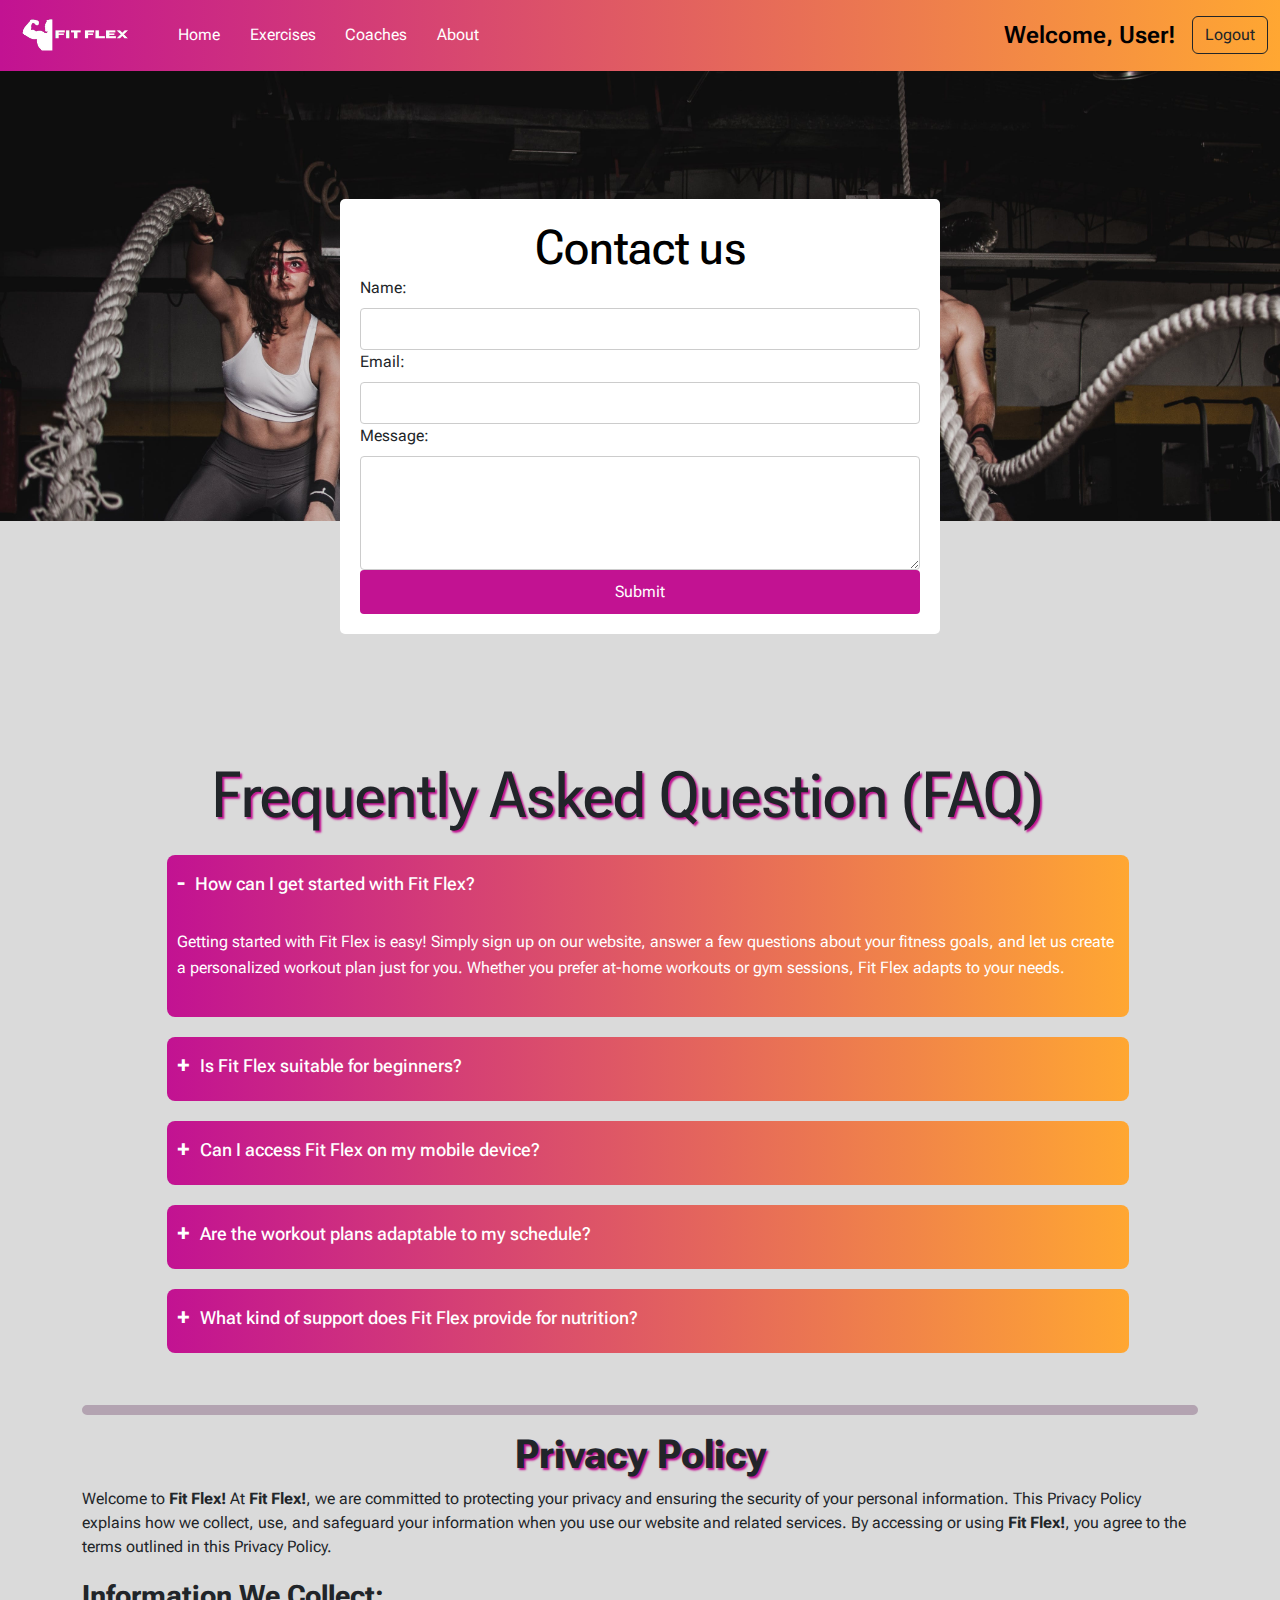
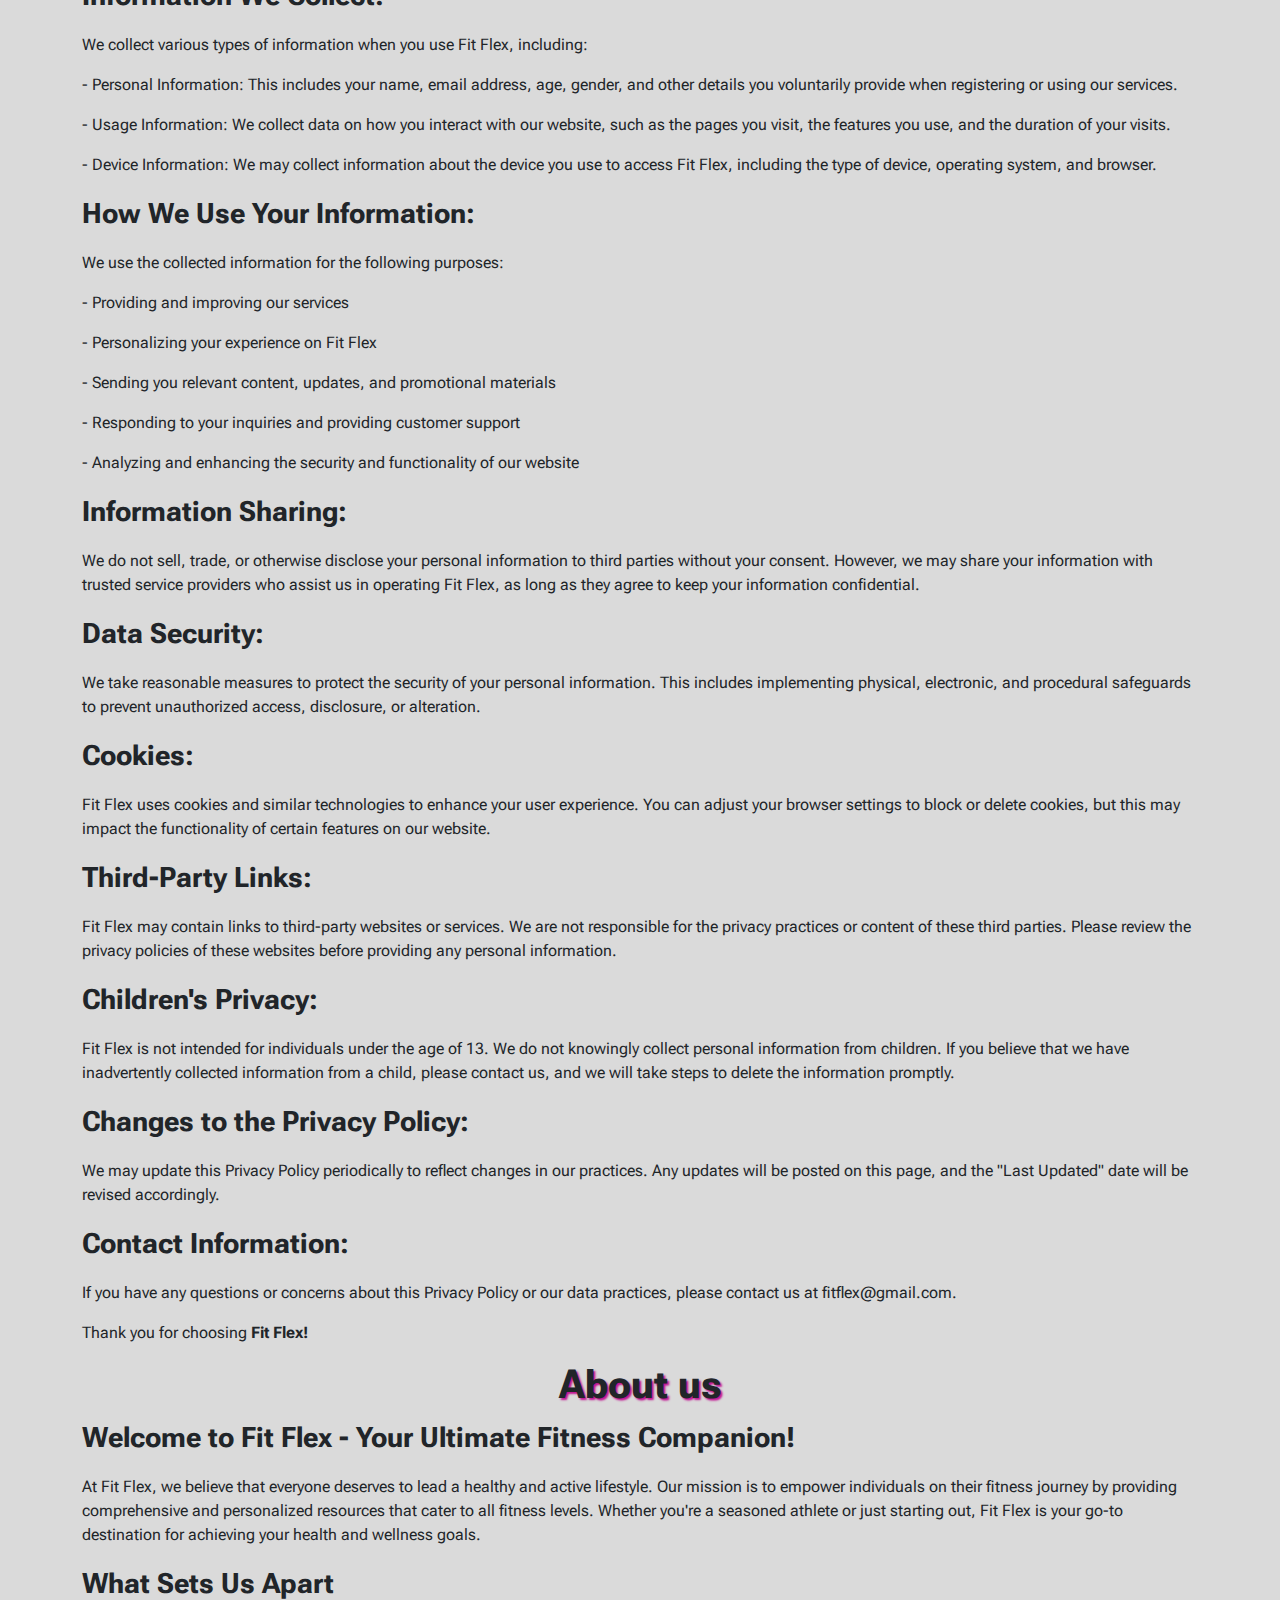
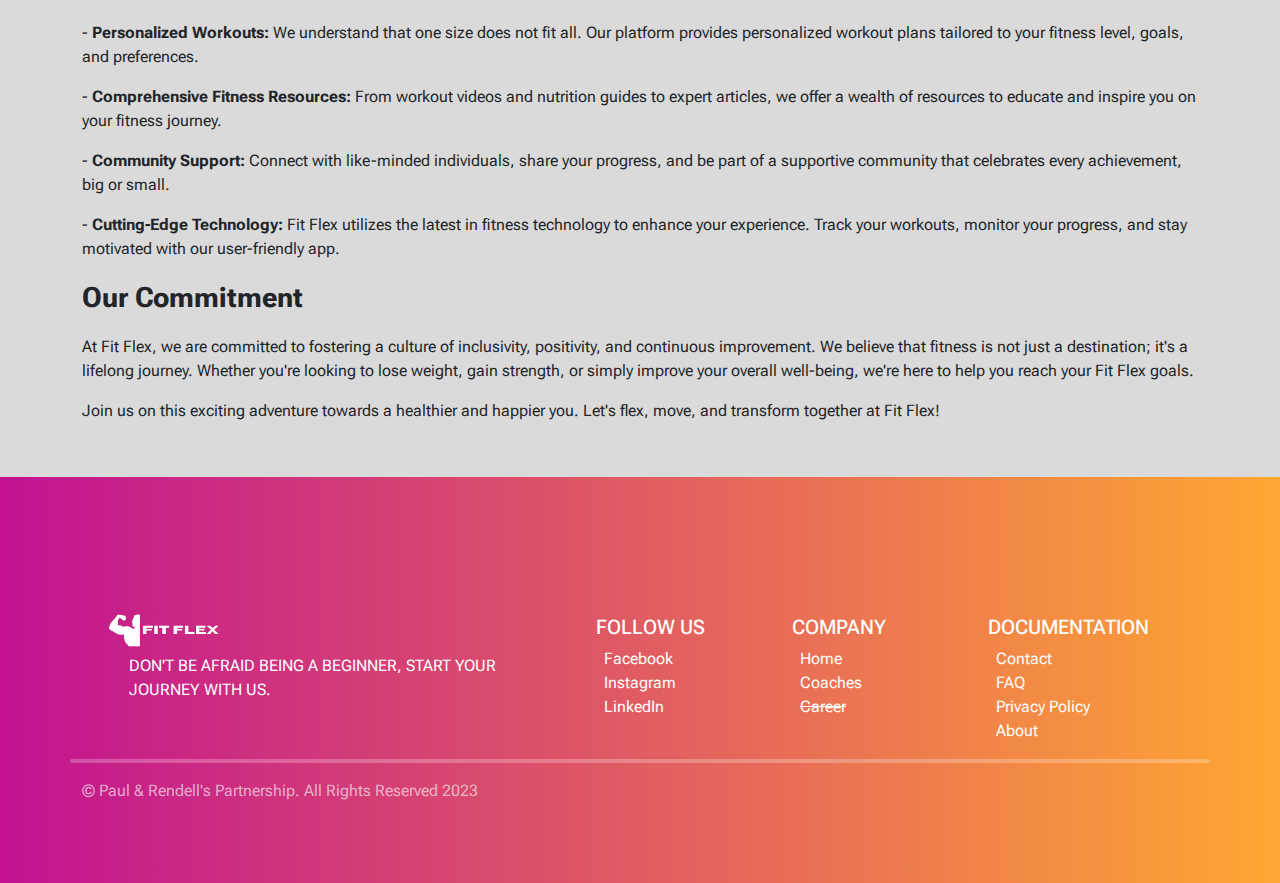
==== about.html @ fd3091ff "last retouch for html file path" ====
<!DOCTYPE html>
<html lang="en">
  <head>
    <meta charset="UTF-8" />
    <meta name="viewport" content="width=device-width, initial-scale=1.0" />
    <link
      rel="stylesheet"
      href="https://cdn.jsdelivr.net/npm/bootstrap@5.2.0/dist/css/bootstrap.min.css"
    />
    <script src="https://ajax.googleapis.com/ajax/libs/jquery/3.6.0/jquery.min.js"></script>
    <script src="https://cdn.jsdelivr.net/npm/bootstrap@5.0.2/dist/js/bootstrap.bundle.min.js"></script>

    <link rel="preconnect" href="https://fonts.googleapis.com" />
    <link rel="preconnect" href="https://fonts.gstatic.com" crossorigin />

    <link
      href="https://fonts.googleapis.com/css2?family=Roboto+Flex:opsz,wght@8..144,500&family=Roboto:wght@300&display=swap"
      rel="stylesheet"
    />
    <link
      rel="stylesheet"
      href="https://fonts.googleapis.com/css2?family=Material+Symbols+Outlined:opsz,wght,FILL,GRAD@24,400,0,0"
    />
    <link rel="stylesheet" href="css/about_us.css" />
    <script src="js/logout.js"></script>
    <link
      rel="shortcut icon"
      href="img/favicon1.png
      "
      type="image/png"
    />
    <title>About</title>
  </head>
  <body>
    <!-- Navigation Bar -->
    <nav class="navbar navbar-expand-lg bg-body-tertiary">
      <div class="container-fluid">
        <a class="navbar-brand" href="#"
          ><img src="img/favicon.png" alt="fit-flex logo" id="logo"
        /></a>
        <button
          class="navbar-toggler"
          type="button"
          data-bs-toggle="collapse"
          data-bs-target="#navbarNav"
          aria-controls="navbarNav"
          aria-expanded="false"
          aria-label="Toggle navigation"
        >
          <span class="navbar-toggler-icon"></span>
        </button>
        <div class="collapse navbar-collapse" id="navbarNav">
          <ul class="navbar-nav">
            <li class="nav-item">
              <a class="nav-link nav-text" aria-current="page" href="home.html"
                >Home</a
              >
            </li>
            <li class="nav-item">
              <a class="nav-link nav-text" href="exercises.html">Exercises</a>
            </li>
            <li class="nav-item">
              <a class="nav-link nav-text" href="instructors.html">Coaches</a>
            </li>
            <li class="nav-item">
              <a class="nav-link nav-text" href="about.html">About</a>
            </li>
          </ul>
        </div>
        <span class="nav-text me-3 fs-4" id="welcome">Welcome, User!</span>
        <button class="btn btn-outline-dark" type="button" id="btn-logout">
          Logout
        </button>
      </div>
    </nav>
    <!-- Content -->

    <div class="row bg1 contact_us">
      <div class="container-fluid">
        <div class="contact-form-container">
          <div class="col-lg-12">
            <h2 id="contacth2">Contact us</h2>
            <form action="#" method="post" class="contact-form">
              <label for="name">Name:</label>
              <input type="text" id="name" name="name" required />

              <label for="email">Email:</label>
              <input type="email" id="email" name="email" required />

              <label for="message">Message:</label>
              <textarea
                id="message"
                name="message"
                rows="4"
                required
              ></textarea>

              <input type="submit" value="Submit" />
            </form>
          </div>
        </div>
      </div>
    </div>

    <br />

    <div class="container-fluid">
      <div class="row container-fluid">
        <ul class="accordion">
          <h3 class="text-center FAQ" id="faq">
            Frequently Asked Question (FAQ)
          </h3>
          <li>
            <input type="radio" name="accordion" id="q1" checked />
            <label for="q1">How can I get started with Fit Flex?</label>
            <div class="content">
              <p>
                Getting started with Fit Flex is easy! Simply sign up on our
                website, answer a few questions about your fitness goals, and
                let us create a personalized workout plan just for you. Whether
                you prefer at-home workouts or gym sessions, Fit Flex adapts to
                your needs.
              </p>
            </div>
          </li>
          <li>
            <input type="radio" name="accordion" id="q2" />
            <label for="q2">Is Fit Flex suitable for beginners?</label>
            <div class="content">
              <p>
                Absolutely! Fit Flex is designed for individuals of all fitness
                levels. Our platform offers beginner-friendly workouts and
                step-by-step guidance to ensure a comfortable and effective
                fitness journey, whether you're a seasoned pro or just starting
                out.
              </p>
            </div>
          </li>
          <li>
            <input type="radio" name="accordion" id="q3" />
            <label for="q3">Can I access Fit Flex on my mobile device?</label>
            <div class="content">
              <p>
                Yes, Fit Flex is fully mobile-responsive. Download our
                user-friendly app from the App Store or Google Play to have your
                personalized workouts, progress tracking, and fitness community
                support right at your fingertips.
              </p>
            </div>
          </li>
          <li>
            <input type="radio" name="accordion" id="q4" />
            <label for="q4"
              >Are the workout plans adaptable to my schedule?</label
            >
            <div class="content">
              <p>
                Absolutely! Fit Flex understands the importance of flexibility
                in a busy lifestyle. Our workout plans can be easily customized
                to fit your schedule, allowing you to stay committed to your
                fitness goals without compromising on your daily routine.
              </p>
            </div>
          </li>
          <li>
            <input type="radio" name="accordion" id="q5" />
            <label for="q5"
              >What kind of support does Fit Flex provide for nutrition?</label
            >
            <div class="content">
              <p>
                Fit Flex offers comprehensive nutritional resources, including
                meal plans and expert advice. While we focus on personalized
                fitness, we understand the vital role nutrition plays in
                achieving your goals. Explore our nutrition guides to complement
                your workout routine and optimize your overall well-being.
              </p>
            </div>
          </li>
        </ul>
      </div>
    </div>

    <div class="container">
      <hr id="divider" />
    </div>

    <div class="container" id="privacy">
      <div class="row">
        <h1 class="d-flex justify-content-center">
          <b>Privacy Policy</b>
        </h1>
        <p>
          Welcome to <b>Fit Flex!</b> At <b>Fit Flex!</b>, we are committed to
          protecting your privacy and ensuring the security of your personal
          information. This Privacy Policy explains how we collect, use, and
          safeguard your information when you use our website and related
          services. By accessing or using <b>Fit Flex!</b>, you agree to the
          terms outlined in this Privacy Policy.
        </p>
        <br />
        <p class="fs-3"><b>Information We Collect:</b></p>
        <br />
        <p>
          We collect various types of information when you use Fit Flex,
          including:
        </p>
        <p>
          - Personal Information: This includes your name, email address, age,
          gender, and other details you voluntarily provide when registering or
          using our services.
        </p>
        <p>
          - Usage Information: We collect data on how you interact with our
          website, such as the pages you visit, the features you use, and the
          duration of your visits.
        </p>
        <p>
          - Device Information: We may collect information about the device you
          use to access Fit Flex, including the type of device, operating
          system, and browser.
        </p>
        <p class="fs-3"><b>How We Use Your Information:</b></p>
        <p>We use the collected information for the following purposes:</p>
        <p>- Providing and improving our services</p>
        <p>- Personalizing your experience on Fit Flex</p>
        <p>
          - Sending you relevant content, updates, and promotional materials
        </p>
        <p>- Responding to your inquiries and providing customer support</p>
        <p>
          - Analyzing and enhancing the security and functionality of our
          website
        </p>
        <p class="fs-3"><b>Information Sharing:</b></p>
        <p>
          We do not sell, trade, or otherwise disclose your personal information
          to third parties without your consent. However, we may share your
          information with trusted service providers who assist us in operating
          Fit Flex, as long as they agree to keep your information confidential.
        </p>
        <p class="fs-3"><b>Data Security:</b></p>
        <p>
          We take reasonable measures to protect the security of your personal
          information. This includes implementing physical, electronic, and
          procedural safeguards to prevent unauthorized access, disclosure, or
          alteration.
        </p>
        <p class="fs-3"><b>Cookies:</b></p>
        <p>
          Fit Flex uses cookies and similar technologies to enhance your user
          experience. You can adjust your browser settings to block or delete
          cookies, but this may impact the functionality of certain features on
          our website.
        </p>
        <p class="fs-3"><b>Third-Party Links:</b></p>
        <p>
          Fit Flex may contain links to third-party websites or services. We are
          not responsible for the privacy practices or content of these third
          parties. Please review the privacy policies of these websites before
          providing any personal information.
        </p>
        <p class="fs-3"><b>Children's Privacy:</b></p>
        <p>
          Fit Flex is not intended for individuals under the age of 13. We do
          not knowingly collect personal information from children. If you
          believe that we have inadvertently collected information from a child,
          please contact us, and we will take steps to delete the information
          promptly.
        </p>
        <p class="fs-3"><b>Changes to the Privacy Policy:</b></p>
        <p>
          We may update this Privacy Policy periodically to reflect changes in
          our practices. Any updates will be posted on this page, and the "Last
          Updated" date will be revised accordingly.
        </p>
        <p class="fs-3"><b>Contact Information:</b></p>
        <p>
          If you have any questions or concerns about this Privacy Policy or our
          data practices, please contact us at fitflex@gmail.com.
        </p>
        <p>Thank you for choosing <b>Fit Flex!</b></p>
      </div>
    </div>

    <div class="container" id="about">
      <div class="row">
        <h1 class="d-flex justify-content-center">
          <b>About us</b>
        </h1>
        <p class="fs-3">
          <b>Welcome to Fit Flex - Your Ultimate Fitness Companion!</b>
        </p>
        <p>
          At Fit Flex, we believe that everyone deserves to lead a healthy and
          active lifestyle. Our mission is to empower individuals on their
          fitness journey by providing comprehensive and personalized resources
          that cater to all fitness levels. Whether you're a seasoned athlete or
          just starting out, Fit Flex is your go-to destination for achieving
          your health and wellness goals.
        </p>

        <p class="fs-3"><b>What Sets Us Apart</b></p>
        <p>
          - <b>Personalized Workouts:</b> We understand that one size does not
          fit all. Our platform provides personalized workout plans tailored to
          your fitness level, goals, and preferences.
        </p>
        <p>
          - <b>Comprehensive Fitness Resources:</b> From workout videos and
          nutrition guides to expert articles, we offer a wealth of resources to
          educate and inspire you on your fitness journey.
        </p>
        <p>
          - <b>Community Support:</b> Connect with like-minded individuals,
          share your progress, and be part of a supportive community that
          celebrates every achievement, big or small.
        </p>
        <p>
          - <b>Cutting-Edge Technology:</b> Fit Flex utilizes the latest in
          fitness technology to enhance your experience. Track your workouts,
          monitor your progress, and stay motivated with our user-friendly app.
        </p>
        <p class="fs-3"><b>Our Commitment</b></p>
        <p>
          At Fit Flex, we are committed to fostering a culture of inclusivity,
          positivity, and continuous improvement. We believe that fitness is not
          just a destination; it's a lifelong journey. Whether you're looking to
          lose weight, gain strength, or simply improve your overall well-being,
          we're here to help you reach your Fit Flex goals.
        </p>
        <p>
          Join us on this exciting adventure towards a healthier and happier
          you. Let's flex, move, and transform together at Fit Flex!
        </p>
      </div>
    </div>
  </body>
  <!-- Footer -->
  <footer class="footer">
    <div class="col-lg-12">
      <div class="row">
        <div class="col-lg-5">
          <div class="container container-fluid">
            <img src="img/favicon.png" id="favicon-footer" />
            <ul id="footer-lists">
              <li>
                DON'T BE AFRAID BEING A BEGINNER, START YOUR JOURNEY WITH US.
              </li>
            </ul>
          </div>
        </div>
        <div class="col-lg-2 mt-0">
          <div class="container">
            <h2>FOLLOW US</h2>
            <ul>
              <li>
                <a href="facebook.com">Facebook</a>
              </li>
              <li>
                <a href="instagram.com">Instagram</a>
              </li>
              <li>
                <a href="linkedin.com">LinkedIn</a>
              </li>
            </ul>
          </div>
        </div>
        <div class="col-lg-2">
          <div class="container">
            <h2>COMPANY</h2>
            <ul>
              <li>
                <a href="home.html">Home</a>
              </li>

              <li>
                <a href="instructors.html">Coaches</a>
              </li>
              <li>
                <a class="text-decoration-line-through">Career</a>
              </li>
            </ul>
          </div>
        </div>
        <div class="col-lg-2">
          <div class="container">
            <h2>DOCUMENTATION</h2>
            <ul>
              <li>
                <a href="#contacth2">Contact</a>
              </li>
              <li>
                <a href="#faq">FAQ</a>
              </li>
              <li>
                <a href="#privacy">Privacy Policy</a>
              </li>
              <li>
                <a href="#about">About</a>
              </li>
            </ul>
          </div>
        </div>
      </div>
    </div>
    <div class="container">
      <div class="row"><hr /></div>
    </div>
    <div class="container">
      <div class="row">
        <p id="copyright">
          © Paul & Rendell's Partnership. All Rights Reserved 2023
        </p>
      </div>
    </div>
  </footer>
</html>
---- css/about_us.css ----
body {
  font-family: "Jura", sans-serif;
  font-family: "Roboto Flex", sans-serif;
  background-color: rgb(218, 218, 218);
}

.bg1 {
  height: 50vh;
  background: url(../img/bg4.jpg) no-repeat;
  background-size: cover;
  background-position: center bottom 80%;
}

#welcome {
  color: rgb(1, 0, 1);
  font-weight: 600;
}

/* Navigation Bar */

@media (min-width: 425px) {
  .navbar {
    width: 100%;
    background: linear-gradient(to right, #c21292, #ffa732);
  }

  .navbar img {
    width: 10dvw;
    height: auto;
  }

  nav ol a {
    list-style: none;
    margin: 0;
    padding: 0;
    text-align: center;
    text-decoration: none;
    color: white;
  }

  nav ol li {
    display: inline-flex;
    margin-right: 50px;
    font-size: 1rem;
  }

  nav {
    padding: 0px;
  }
}

@media (max-width: 575px) {
  .navbar {
    width: 100%;
    top: 0;
    z-index: 1000;
    background: linear-gradient(to right, #c21292, #ffa732);
  }
  .navbar img {
    width: 30%;
    height: auto;
  }
  ol li a {
    display: none;
  }

  ol {
    list-style: none;
    text-decoration: none;
  }

  .topnav a.icon {
    float: right;
    display: block;
  }
  .topnav.responsive {
    position: relative;
  }
  .topnav.responsive a.icon {
    position: absolute;
    right: 0;
    top: 0;
  }
  .topnav.responsive a {
    float: none;
    display: block;
    text-align: left;
  }
  li span {
    display: none;
  }
  .burger {
    transform: scale(0);
    display: none;
  }
}

#hamicon {
  padding: 0;
  width: 40px;
  display: flex;
  justify-content: flex-end;
}

.btn {
  background-color: rgba(255, 255, 255, 0);
}

.nav-item a {
  color: rgb(255, 255, 255);
}

.navbar-toggler-icon {
  background-image: url("data:image/svg+xml,%3csvg xmlns='http://www.w3.org/2000/svg' viewBox='0 0 30 30'%3e%3cpath stroke='rgba%28, 250, 250, 250%29' stroke-linecap='round' stroke-miterlimit='10' stroke-width='2' d='M4 7h22M4 15h22M4 23h22'/%3e%3c/svg%3e");
}
.nav-link:hover {
  color: #ffa732;
}

/* End of Navigation Bar */

/*Footer*/

@media (min-width: 992px) {
  footer {
    background: linear-gradient(to right, #c21292, #ffa732);
    min-width: 100%;
    padding: 4rem;
    margin-top: 3%;
  }

  h2 {
    color: white;
    margin-top: 50%;
    margin-left: 30px;
    font-size: 20px;
  }

  li a {
    text-decoration: none;
    list-style: none;
    color: white;
    justify-content: start;
  }

  li:hover a {
    box-sizing: border-box;
    width: 100%;
    border: solid #ffa732 2px;
    padding: 5px;
    border-top: 0px;
    border-left: 0px;
    border-right: 0px;
    color: #ffa732;
  }

  div .footer {
    justify-content: center;
    text-align: center;
    margin: 0px 0px;
    padding: 0%;
  }
  #favicon-footer {
    width: 30%;
    padding: auto;
    margin-top: 15%;
    margin-left: 5%;
  }

  ul li a {
    width: 10%;
    justify-content: start;
  }

  ul li {
    margin-left: 5%;
    text-decoration: none;
    list-style: none;
    color: white;
    padding: 0 px;
  }
  #copyright {
    color: rgba(245, 245, 245, 0.652);
  }

  hr {
    border: 2px solid white;
    border-radius: 5px;
  }
}

@media (max-width: 991px) {
  #favicon-footer {
    display: block;
    margin-left: auto;
    margin-right: auto;
    width: 50%;
    margin-top: 8%;
  }

  .footer {
    justify-content: center;
    text-align: center;
    background: linear-gradient(to right, #c21292, #ffa732);
    padding: 1rem;
  }
  ul li a {
    margin-right: 7%;
  }
  h2 {
    color: white;
    margin: auto;
    font-size: 20px;
  }
  li a {
    text-decoration: none;
    list-style: none;
    color: white;
    justify-content: start;
  }

  ul li {
    text-decoration: none;
    list-style: none;
    color: white;
    text-align: center;
  }

  li:hover a {
    box-sizing: border-box;
    width: 100%;
    border: solid #ffa732 2px;
    padding: 5px;
    border-top: 0px;
    border-left: 0px;
    border-right: 0px;
    color: #ffa732;
  }
  hr {
    border: 2px solid white;
    border-radius: 5px;
  }
  #copyright {
    color: rgb(130, 128, 128);
  }
}

/* End of Footer */

/* Contact us form */
#contacth2 {
  color: black;
  text-align: center;
  font-size: 3rem;
  margin: 0;
}

h3,
h1 {
  text-shadow: 2px 2px 2px #c21292;
}

.contact-form-container {
  max-width: 600px;
  display: block;
  margin: 50px auto;
  background-color: #fff;
  padding: 20px;
  margin-top: 10%;

  border-radius: 5px;
}

.contact-form {
  display: flex;
  flex-direction: column;
}

label {
  margin-bottom: 8px;
}

input,
textarea {
  padding: 8px;
  border: 1px solid #ccc;
  border-radius: 4px;
}

input[type="submit"] {
  background-color: #c21292;
  color: #fff;
  cursor: pointer;
  border: none;
  border-radius: 4px;
  padding: 10px;
}

input[type="submit"]:hover {
  background-color: #ffa732;
}

.contact_us {
  min-width: 100%;
}

.container-body {
  max-width: 800px;
}

/* End of contact us form */

/* FAQ */

@media (min-width: 1244px) {
  .FAQ {
    margin-top: 3%;
    font-size: 4rem;
  }
}

@media (max-width: 1243px) {
  .FAQ {
    margin-top: 20%;
    font-size: 30px;
  }
}
@media (max-width: 1179px) {
  .FAQ {
    margin-top: 0%;
    font-size: 30px;
  }
}

@media (max-width: 668px) {
  .FAQ {
    margin-top: 60%;
    font-size: 30px;
  }
}

@media (max-width: 320px) {
  .FAQ {
    font-size: 20px;
  }
}

@media (max-height: 375px) {
}
.accordion {
  margin-top: 15%;
  margin-left: auto;
  margin-right: auto;

  width: 80%;
  height: 80%;
}

.accordion li {
  list-style: none;
  width: 100%;

  margin: 20px;
  padding: 0px;
  border-radius: 8px;
  background: linear-gradient(to right, #c21292, #ffa732);
  color: white;
}

.accordion li label {
  display: flex;
  align-items: center;
  padding: 10px;
  font-size: 18px;
  font-weight: 500;
  cursor: pointer;
}

li label::before {
  content: "+";
  margin-right: 10px;
  font-size: 24px;
  font-weight: 600;
}

input[type="radio"] {
  display: none;
}

.accordion .content {
  color: white;
  padding: 0 10px;
  line-height: 26px;
  max-height: 0;
  overflow: hidden;
  transition: max-height 0.8s, padding 0.5s;
}

.accordion input[type="radio"]:checked + label + .content {
  max-height: 400px;
  padding: 10px 10px 20px;
}

.accordion input[type="radio"]:checked + label::before {
  content: "-";
}

/* End of FAQ */

#divider {
  border: 5px solid #3e0036;
  border-radius: 5px;
}

.info_text {
  color: black;
}
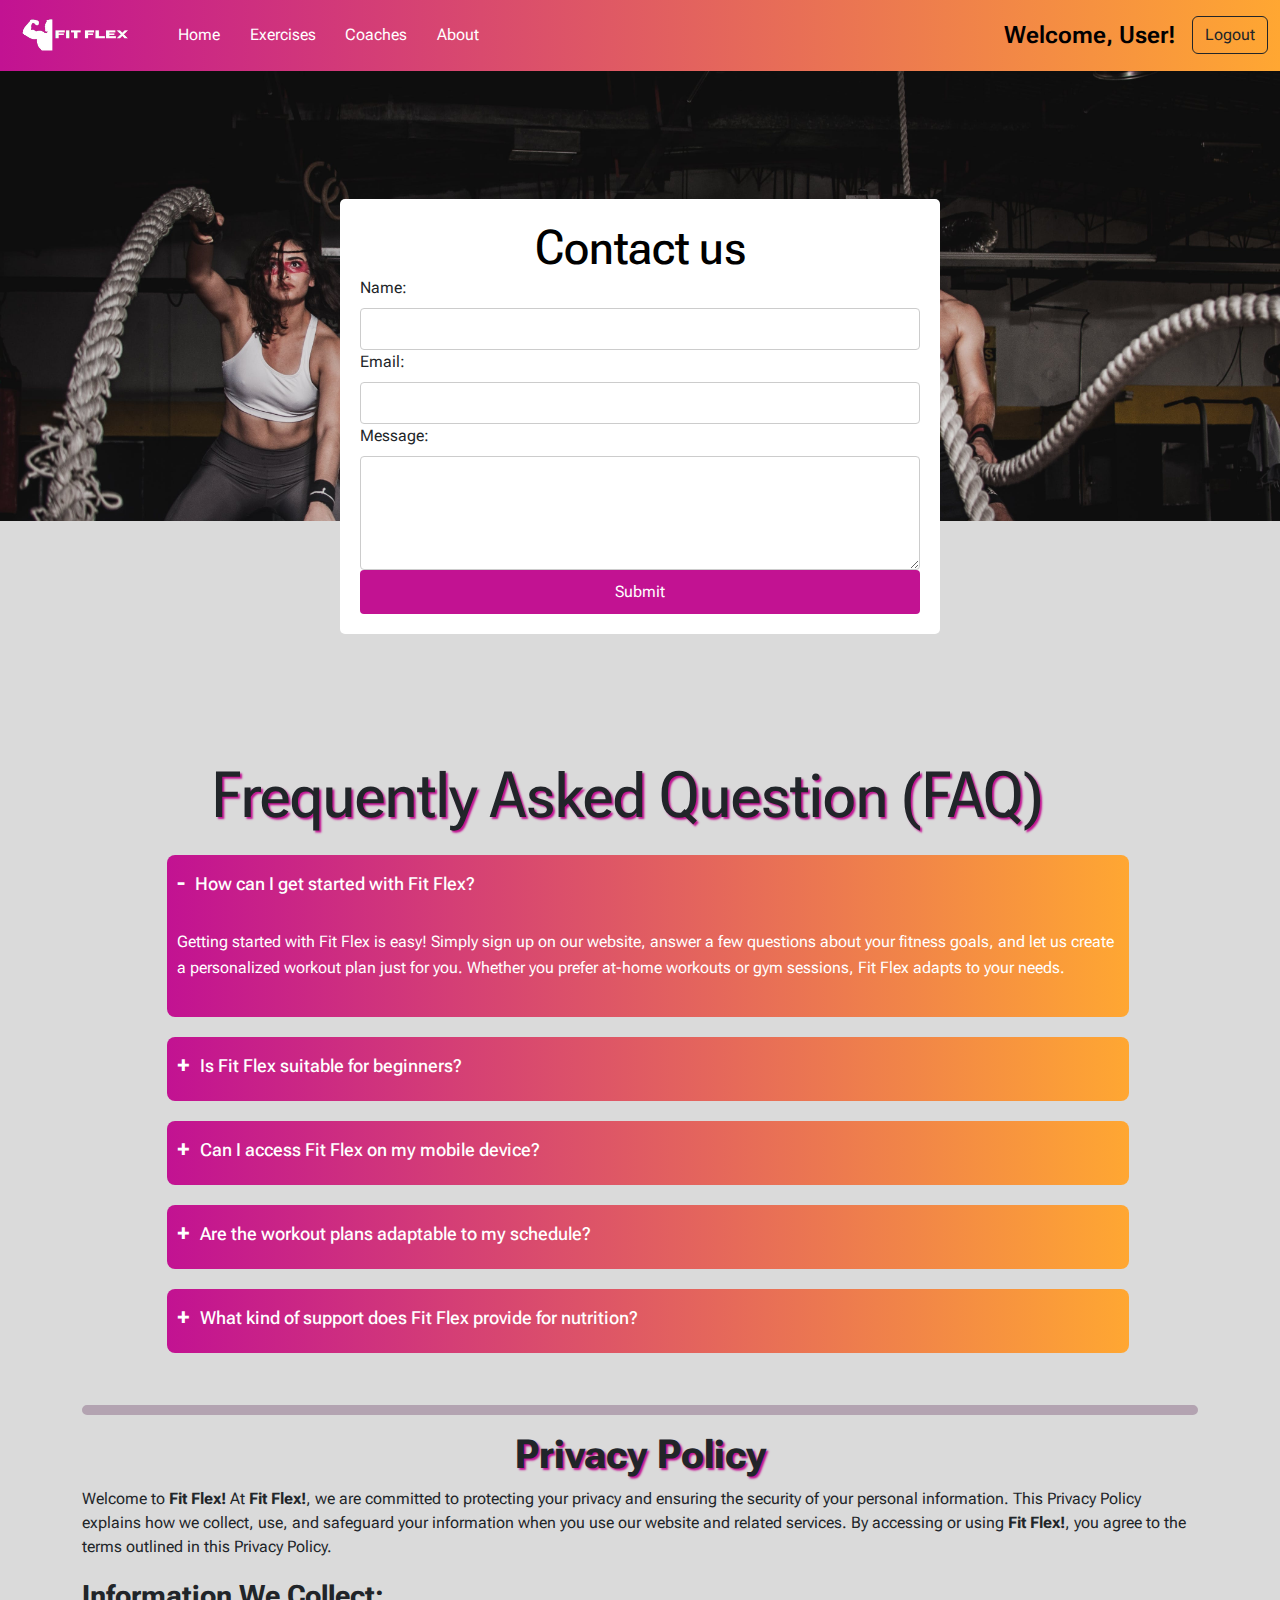
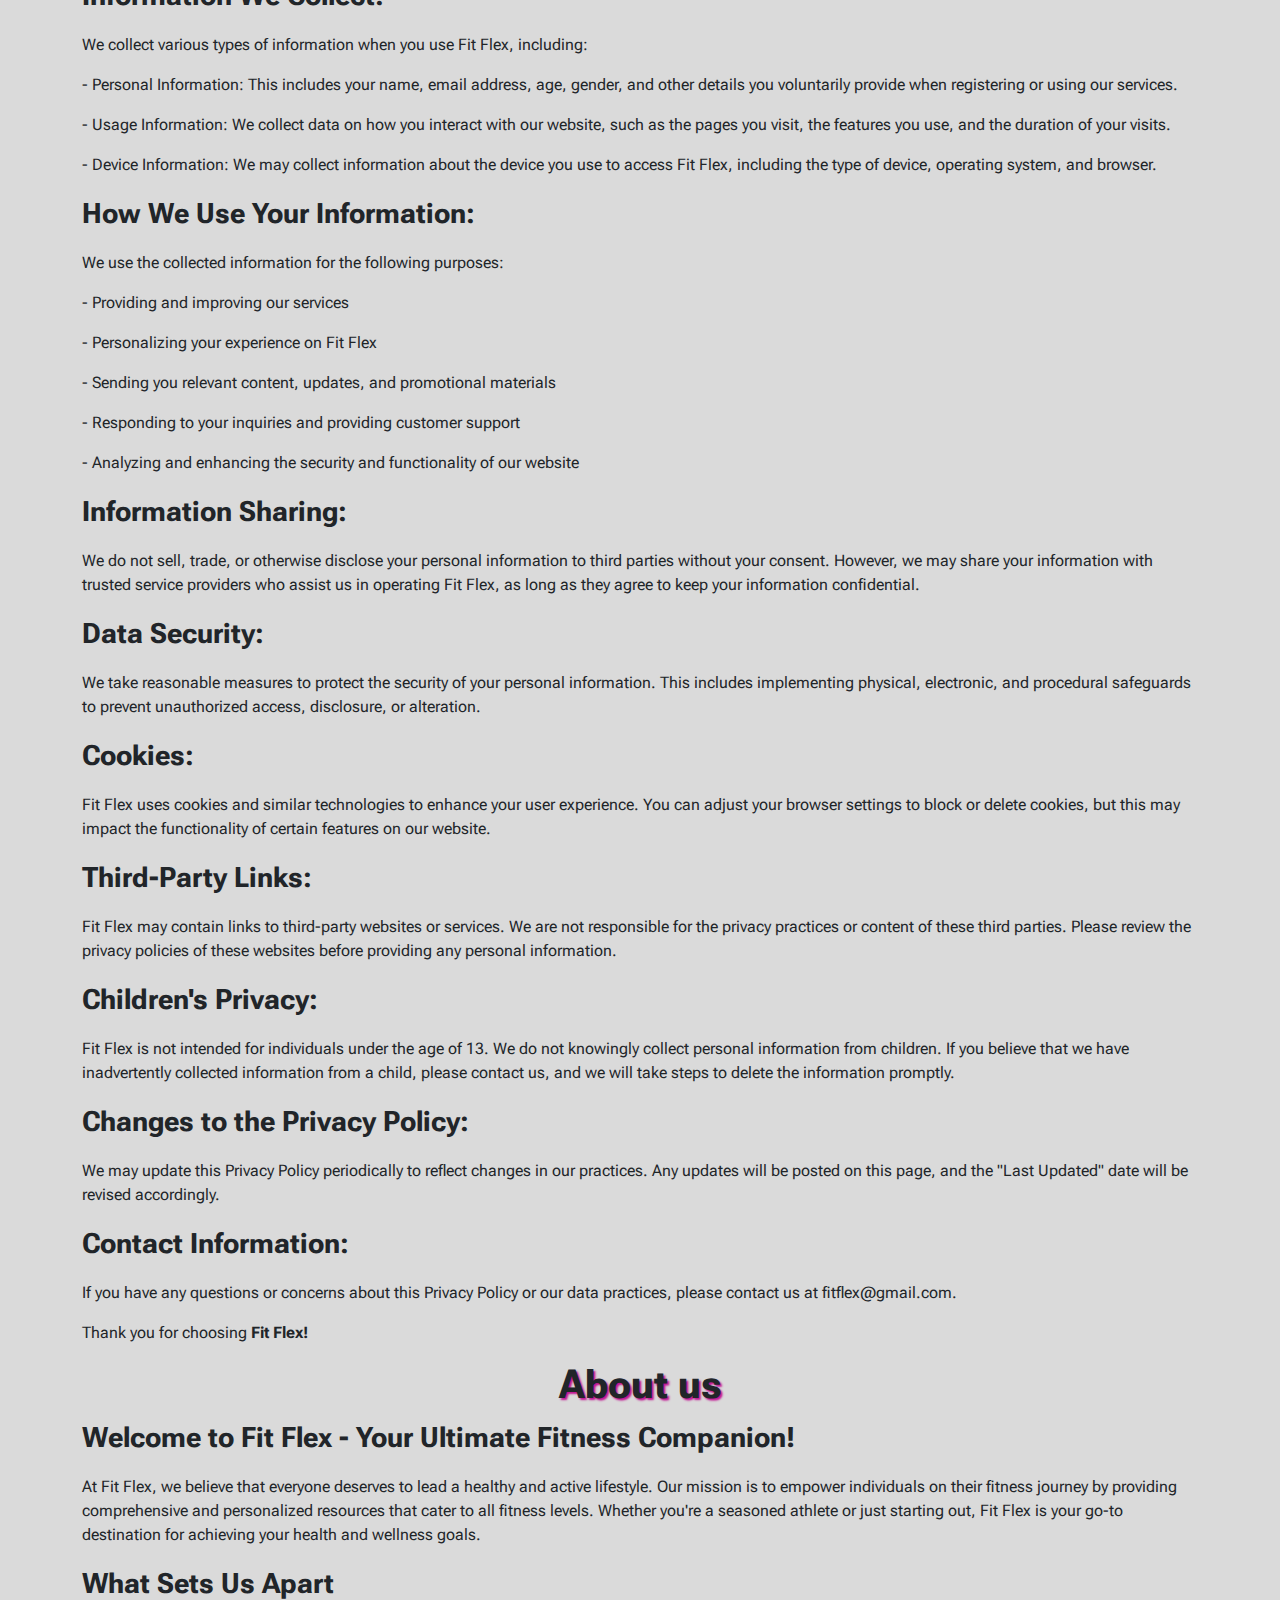
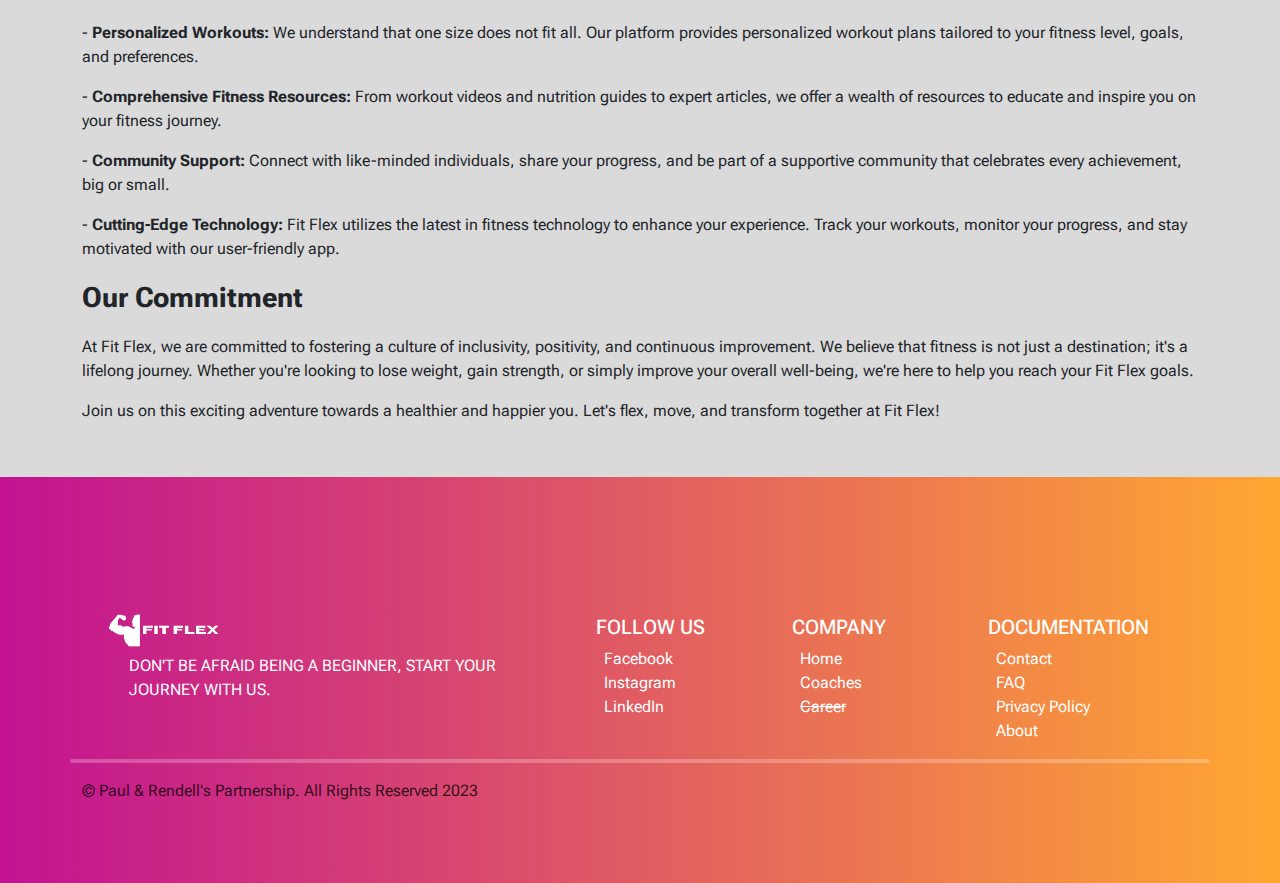
==== commit 15d0e8cb: "adding new features" ====
--- a/about.html
+++ b/about.html
@@ -23,6 +23,7 @@
     />
     <link rel="stylesheet" href="css/about_us.css" />
     <script src="js/logout.js"></script>
+    <script src="js/about.js"></script>
     <link
       rel="shortcut icon"
       href="img/favicon1.png
@@ -95,7 +96,7 @@
                 required
               ></textarea>
 
-              <input type="submit" value="Submit" />
+              <input type="submit" value="Submit" id="contact-submit" />
             </form>
           </div>
         </div>
@@ -355,7 +356,7 @@
             <h2>FOLLOW US</h2>
             <ul>
               <li>
-                <a href="facebook.com">Facebook</a>
+                <a href="https://www.facebook.com/">Facebook</a>
               </li>
               <li>
                 <a href="instagram.com">Instagram</a>
--- a/css/about_us.css
+++ b/css/about_us.css
@@ -180,7 +180,7 @@
     padding: 0 px;
   }
   #copyright {
-    color: rgba(245, 245, 245, 0.652);
+    color: rgba(0, 0, 0, 0.772);
   }
 
   hr {
@@ -241,7 +241,7 @@
     border-radius: 5px;
   }
   #copyright {
-    color: rgb(130, 128, 128);
+    color: rgba(0, 0, 0, 0.772);
   }
 }
 
